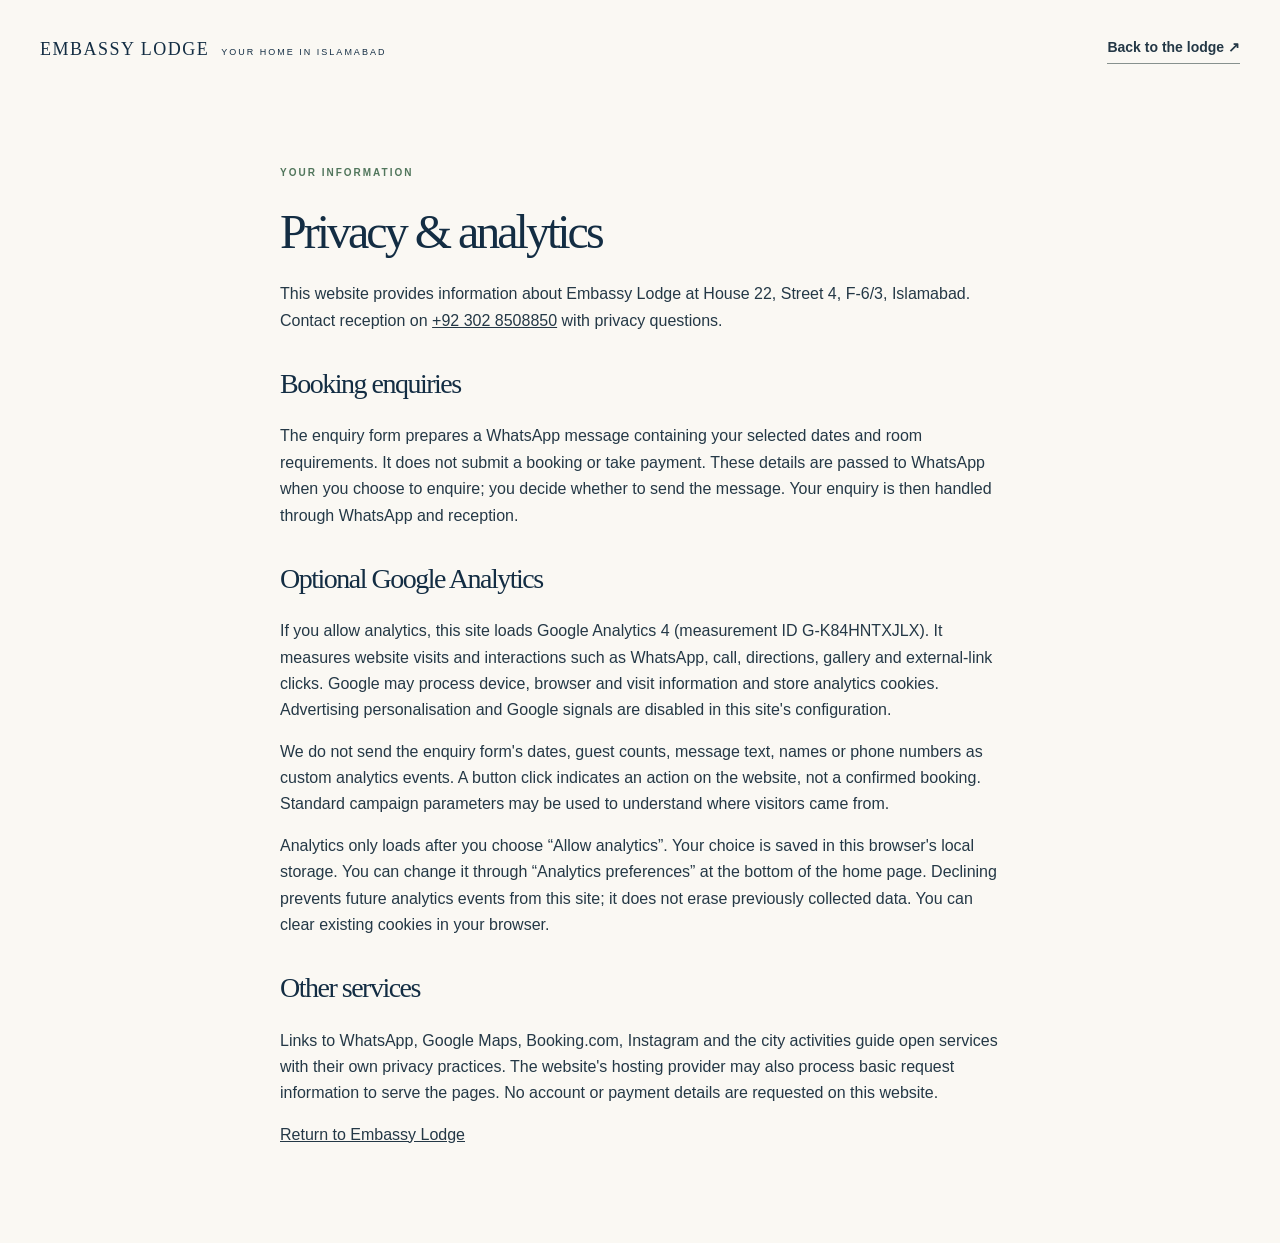
==== privacy.html @ e80f56d6 "first website upload" ====
<!doctype html><html lang="en"><head><meta charset="utf-8"><meta name="viewport" content="width=device-width,initial-scale=1"><title>Privacy | Embassy Lodge</title><link rel="stylesheet" href="styles.css"><link rel="icon" href="assets/favicon.svg"></head><body><header class="header"><a class="brand" href="index.html">EMBASSY LODGE<small>YOUR HOME IN ISLAMABAD</small></a><a class="text-link" href="index.html#enquire">Back to the lodge ↗</a></header><main class="wrap privacy"><p class="eyebrow">YOUR INFORMATION</p><h1>Privacy &amp; analytics</h1><p>This website provides information about Embassy Lodge at House 22, Street 4, F-6/3, Islamabad. Contact reception on <a href="tel:+923028508850">+92 302 8508850</a> with privacy questions.</p><h2>Booking enquiries</h2><p>The enquiry form prepares a WhatsApp message containing your selected dates and room requirements. It does not submit a booking or take payment. These details are passed to WhatsApp when you choose to enquire; you decide whether to send the message. Your enquiry is then handled through WhatsApp and reception.</p><h2>Optional Google Analytics</h2><p>If you allow analytics, this site loads Google Analytics 4 (measurement ID G-K84HNTXJLX). It measures website visits and interactions such as WhatsApp, call, directions, gallery and external-link clicks. Google may process device, browser and visit information and store analytics cookies. Advertising personalisation and Google signals are disabled in this site's configuration.</p><p>We do not send the enquiry form's dates, guest counts, message text, names or phone numbers as custom analytics events. A button click indicates an action on the website, not a confirmed booking. Standard campaign parameters may be used to understand where visitors came from.</p><p>Analytics only loads after you choose “Allow analytics”. Your choice is saved in this browser's local storage. You can change it through “Analytics preferences” at the bottom of the home page. Declining prevents future analytics events from this site; it does not erase previously collected data. You can clear existing cookies in your browser.</p><h2>Other services</h2><p>Links to WhatsApp, Google Maps, Booking.com, Instagram and the city activities guide open services with their own privacy practices. The website's hosting provider may also process basic request information to serve the pages. No account or payment details are requested on this website.</p><p><a href="index.html">Return to Embassy Lodge</a></p></main></body></html>
---- styles.css ----
:root{--navy:#132d43;--ink:#243846;--muted:#5c6870;--red:#a53734;--paper:#faf8f3;--line:#dedfd9;--green:#51765c}*{box-sizing:border-box}html{scroll-behavior:smooth;scroll-padding-top:95px}body{margin:0;background:var(--paper);color:var(--ink);font:16px/1.65 Arial,Helvetica,sans-serif}a{color:inherit;text-decoration:none}button,input,select{font:inherit}button,a,select,input{-webkit-tap-highlight-color:transparent}button{cursor:pointer}img{display:block;width:100%;object-fit:cover}h1,h2,h3,p,figure{margin:0}h1,h2,h3{font-family:Georgia,'Times New Roman',serif;color:var(--navy);font-weight:400;line-height:1.08}h1{font-size:clamp(48px,5.4vw,82px);letter-spacing:-3px;margin:24px 0}h1 em{color:var(--green);font-weight:400}h2{font-size:clamp(34px,3.5vw,50px);letter-spacing:-1.5px;margin:12px 0 24px}h3{font-size:28px;margin:12px 0 18px}p+p{margin-top:16px}.wrap{max-width:1240px;margin:auto;padding-left:40px;padding-right:40px}.section{padding-top:94px;padding-bottom:94px}.header{height:100px;max-width:1440px;margin:auto;padding:0 40px;display:flex;align-items:center;justify-content:space-between;gap:24px}.brand{display:flex;align-items:center;gap:12px;font:18px/1.3 Georgia,serif;letter-spacing:1.5px;color:var(--navy)}.brand small{display:block;font:9px/1.6 Arial,sans-serif;letter-spacing:2px;margin-top:5px}.brand-mark{font-size:28px;position:relative;padding:8px 4px;border-bottom:2px solid var(--red)}.header nav{display:flex;align-items:center;gap:30px;font-size:14px}.button{display:inline-flex;align-items:center;justify-content:center;gap:28px;background:var(--red);border:1px solid var(--red);color:white;padding:14px 22px;font-size:14px;font-weight:600;min-height:48px;border-radius:3px;transition:background .2s,transform .2s}.button:hover{background:#862b29;border-color:#862b29;transform:translateY(-1px)}.button.small{padding:10px 16px;min-height:44px;font-size:13px}.button.outline{background:transparent;border-color:var(--navy);color:var(--navy)}.button.outline:hover{background:#e9eee9}.text-link{font-size:14px;border-bottom:1px solid #87918e;padding-bottom:4px;display:inline-block;font-weight:600}.text-link:hover{color:var(--red)}.eyebrow{font-size:10px;font-weight:700;letter-spacing:2px;color:var(--green)}.dot{display:inline-block;width:7px;height:7px;background:var(--red);border-radius:50%;margin-right:7px}.hero{display:grid;grid-template-columns:1fr 1.05fr;gap:44px;padding-top:35px;padding-bottom:65px;align-items:center}.hero .lead{max-width:420px}.lead{font-size:18px;color:var(--muted);line-height:1.75}.hero-actions{display:flex;gap:22px;align-items:center;margin-top:30px}.hero-rate{border-top:1px solid var(--line);padding-top:20px;margin-top:32px}.hero-rate strong{font-size:18px;color:var(--navy)}.hero-rate strong span{font-size:13px;font-weight:400}.hero-rate p{font-size:12px;color:var(--muted);margin-top:4px}.hero-image{position:relative}.hero-image img{height:515px;border-radius:150px 4px 4px 4px;object-position:center}.hero-image figcaption{position:absolute;bottom:0;left:0;right:0;background:linear-gradient(transparent,#11291fe6);color:white;padding:75px 25px 24px;display:flex;flex-direction:column;gap:8px}.hero-image figcaption span{font-size:9px;letter-spacing:1.5px}.hero-image figcaption a{font-family:Georgia,serif;font-size:24px}.essentials{background:var(--navy);color:#fff}.essential-row{display:flex;justify-content:space-between;gap:20px;padding-top:21px;padding-bottom:21px;font-size:13px}.essential-row span:before{content:'✦';color:#c5cfba;margin-right:13px}.section-heading{display:flex;align-items:end;justify-content:space-between;gap:40px;margin-bottom:34px}.section-heading h2{margin-bottom:0}.section-heading>p{max-width:370px;color:var(--muted);font-size:14px}.room-grid{display:grid;grid-template-columns:repeat(3,1fr);gap:26px}.room img{aspect-ratio:1.35;height:auto}.room-body{padding:24px 0 20px;border-bottom:1px solid var(--line)}.number{font-size:10px;letter-spacing:1.7px;color:var(--green)}.room h3{font-size:27px}.room p{font-size:14px;color:var(--muted);min-height:75px;margin-bottom:18px}.fine{font-size:12px!important;color:var(--muted);line-height:1.65}.room-grid+.fine{margin-top:20px}.comfort{background:#eeeee5;padding:70px 0}.comfort-grid{display:grid;grid-template-columns:1fr 1fr;gap:80px;align-items:center}.comfort-photo{position:relative}.comfort-photo img{height:440px;object-position:center}.photo-label{background:var(--navy);color:white;padding:12px 20px;position:absolute;bottom:25px;right:-20px;font:20px Georgia,serif}.comfort-copy>p{font-size:15px}.amenities{padding:24px 0 0;margin:25px 0 0;border-top:1px solid #cfd3c8;list-style:none;display:grid;grid-template-columns:1fr 1fr;gap:12px;font-size:13px}.amenities li:before{content:'✓';color:var(--green);margin-right:10px}.location-grid{display:grid;grid-template-columns:1fr .85fr;gap:100px}.location-grid .lead{margin-bottom:20px}.location-grid address{font-style:normal;border-left:2px solid var(--red);padding-left:18px;margin:30px 0;font-size:16px}.nearby{padding:34px;background:#fff;border:1px solid var(--line)}.nearby>p{font-size:14px;color:var(--muted)}label{display:block;font-size:12px;font-weight:600;color:var(--navy)}.nearby label{margin-top:20px}.nearby select{margin-top:8px}.nearby .text-link{margin:24px 0 8px}.explore{border-top:1px solid var(--line);margin-top:24px;padding-top:24px}.explore span{font-size:9px;letter-spacing:1px}.explore a{display:block;font-family:Georgia,serif;font-size:21px;margin:10px 0}.explore p{font-size:12px;color:var(--muted)}.gallery-section{background:#efece6}.gallery{display:grid;grid-template-columns:repeat(4,1fr);gap:14px;margin:30px 0}.gallery button{padding:0;border:0;background:none;position:relative;overflow:hidden}.gallery img{aspect-ratio:1.2;transition:transform .3s}.gallery button:hover img{transform:scale(1.035)}.gallery button span{position:absolute;bottom:10px;right:10px;background:#132d43cf;color:white;padding:1px 8px;font-size:18px}.booking-section{display:grid;grid-template-columns:1fr .9fr;gap:90px}.price-list{margin:32px 0 18px}.price-list>div{display:flex;align-items:center;justify-content:space-between;padding:15px 0;border-bottom:1px solid var(--line);gap:20px}.price-list span{font-size:14px}.price-list strong{font-size:17px;text-align:right;color:var(--navy)}.price-list small{display:block;font-size:11px;font-weight:400}.booking-section .text-link{margin-top:26px}.booking-form{padding:32px;background:#fff;border:1px solid var(--line);box-shadow:0 12px 45px #132d4309}.booking-form h3{margin-top:0}.form-row{display:grid;grid-template-columns:1fr 1fr;gap:14px}.booking-form label{margin-bottom:18px}input,select{width:100%;background:var(--paper);padding:12px 10px;border:1px solid #cdd0cb;border-radius:2px;color:var(--ink);font-size:14px;min-width:0}label input,label select{margin-top:7px}.estimate{background:#edf1eb;padding:20px;margin:6px 0 12px;display:flex;flex-direction:column}.estimate>span{font-size:12px}.estimate strong{font:32px/1.5 Georgia,serif;color:var(--navy)}.estimate small{font-size:11px}.booking-form .button{width:100%;margin:22px 0 12px}.center{text-align:center}.form-error{font-size:13px;color:var(--red)}.faq-section{display:grid;grid-template-columns:.8fr 1fr;gap:80px;padding-bottom:90px}.faqs details{border-bottom:1px solid var(--line);padding:18px 0}.faqs summary{cursor:pointer;font-weight:600;font-size:14px;list-style:none;display:flex;justify-content:space-between;gap:20px}.faqs summary:after{content:'+'}.faqs details[open] summary:after{content:'−'}.faqs details p{font-size:14px;color:var(--muted);margin-top:18px}.faqs .text-link{margin-top:15px}footer{background:var(--navy);color:#f5f5ed;padding:50px 0 25px;font-size:13px}.footer-grid{display:grid;grid-template-columns:1fr 1fr 1fr;gap:30px}.footer-grid .brand{display:block;color:inherit}.footer-grid a{line-height:2}.footer-bottom{display:flex;justify-content:space-between;border-top:1px solid #ffffff26;margin-top:35px;padding-top:22px;color:#cbd3d7;font-size:11px}.footer-bottom>div{display:flex;gap:20px}.plain{border:0;background:none;color:inherit;font:inherit;padding:0}.mobile-contact{display:none}.cookie-banner{position:fixed;bottom:20px;left:20px;background:white;border:1px solid var(--line);box-shadow:0 4px 40px #0002;z-index:25;max-width:420px;padding:20px;border-radius:4px;font-size:12px}.cookie-banner p a{text-decoration:underline}.cookie-banner>div{display:flex;gap:12px;margin-top:14px}[hidden]{display:none!important}.skip{position:fixed;top:-100px;left:10px;background:white;padding:10px;z-index:100}.skip:focus{top:10px}:focus-visible{outline:3px solid #b77b2c;outline-offset:4px}dialog{border:0;padding:18px;background:#102536;color:white;width:min(960px,95vw);max-height:94vh;border-radius:5px}dialog::backdrop{background:#000c}.lightbox-top,.lightbox-bottom{display:flex;align-items:center;justify-content:space-between;gap:16px}.lightbox-top{margin-bottom:12px}.lightbox-bottom{margin-top:14px}.lightbox-top p{font-size:12px;color:#ccd5da}dialog button{border:1px solid #ffffff50;background:none;color:white;padding:8px 14px;min-height:44px;border-radius:2px}#lightbox-image{height:min(65vh,650px);object-fit:contain}#photo-caption{text-align:center;font-size:14px}.privacy{max-width:800px;padding-top:50px;padding-bottom:80px}.privacy h1{font-size:48px}.privacy h2{font-size:28px;margin-top:35px}.privacy p{margin:15px 0}.privacy a{text-decoration:underline}@media(min-width:1440px){.hero{max-width:1360px;gap:70px}.hero-image img{height:565px}}@media(max-width:1000px){.header{padding:0 24px}.wrap{padding-left:24px;padding-right:24px}.hero{gap:24px}.hero-actions{flex-direction:column;align-items:start;gap:15px}.hero-image img{height:500px}.comfort-grid,.location-grid,.booking-section{gap:40px}.room h3{font-size:23px}.room p{min-height:100px}.header nav{gap:20px}.brand{font-size:15px}.section-heading>p{max-width:300px}}@media(max-width:700px){html{scroll-padding-top:20px}.header{height:85px;padding:0 20px}.header nav>a:not(.button){display:none}.header nav .button{font-size:11px;padding:10px;gap:8px}.brand{font-size:13px;letter-spacing:1px}.brand small{font-size:7px;letter-spacing:1.2px}.brand-mark{font-size:24px}.wrap{padding-left:22px;padding-right:22px}.hero{grid-template-columns:1fr;padding-top:20px;padding-bottom:30px;gap:30px}h1{font-size:56px;letter-spacing:-2px;margin:18px 0}.hero .lead{font-size:16px}.hero-actions{flex-direction:row;align-items:center;gap:16px}.hero-actions .text-link{font-size:12px}.hero-actions .button{gap:14px}.hero-rate{margin-top:24px}.hero-image img{height:330px;border-radius:90px 3px 3px 3px;object-position:center 45%}.essential-row{display:grid;grid-template-columns:1fr 1fr;gap:14px;font-size:11px;padding-top:20px;padding-bottom:20px}.essential-row span:before{margin-right:7px}.section{padding-top:58px;padding-bottom:58px}.section-heading{display:block;margin-bottom:26px}.section-heading>p{max-width:none;margin-top:20px}h2{font-size:36px}.room-grid{grid-template-columns:1fr;gap:30px}.room img{aspect-ratio:1.4}.room h3{font-size:29px}.room p{min-height:0;margin-bottom:18px}.room-body{padding-top:20px}.comfort{padding:45px 0}.comfort-grid,.location-grid,.booking-section,.faq-section{grid-template-columns:1fr;gap:35px}.comfort-photo img{height:300px}.photo-label{right:0;font-size:17px;bottom:15px}.comfort-copy h2 br{display:none}.nearby{padding:24px}.gallery{grid-template-columns:1fr 1fr;gap:10px}.gallery img{aspect-ratio:1}.booking-form{padding:24px 20px}.booking-section h2 br{display:none}.booking-section{gap:35px}.faq-section{padding-bottom:55px;gap:5px}.footer-grid{grid-template-columns:1fr 1fr;gap:25px}.footer-grid .brand{grid-column:1/-1}.footer-bottom{display:block}.footer-bottom>div{margin-top:14px}footer{padding-bottom:100px}.mobile-contact{display:flex;position:fixed;bottom:0;left:0;right:0;z-index:20;background:#fff;padding:10px 16px max(10px,env(safe-area-inset-bottom));align-items:center;justify-content:space-between;box-shadow:0 -3px 18px #0001;font-size:13px}.mobile-contact .button{padding:10px 18px;min-height:44px}.cookie-banner{left:12px;right:12px;bottom:82px;max-width:none;padding:16px}.lightbox-bottom p{font-size:12px}#lightbox-image{height:55vh}.privacy h1{font-size:40px}}@media(prefers-reduced-motion:reduce){html{scroll-behavior:auto}*{transition:none!important}}
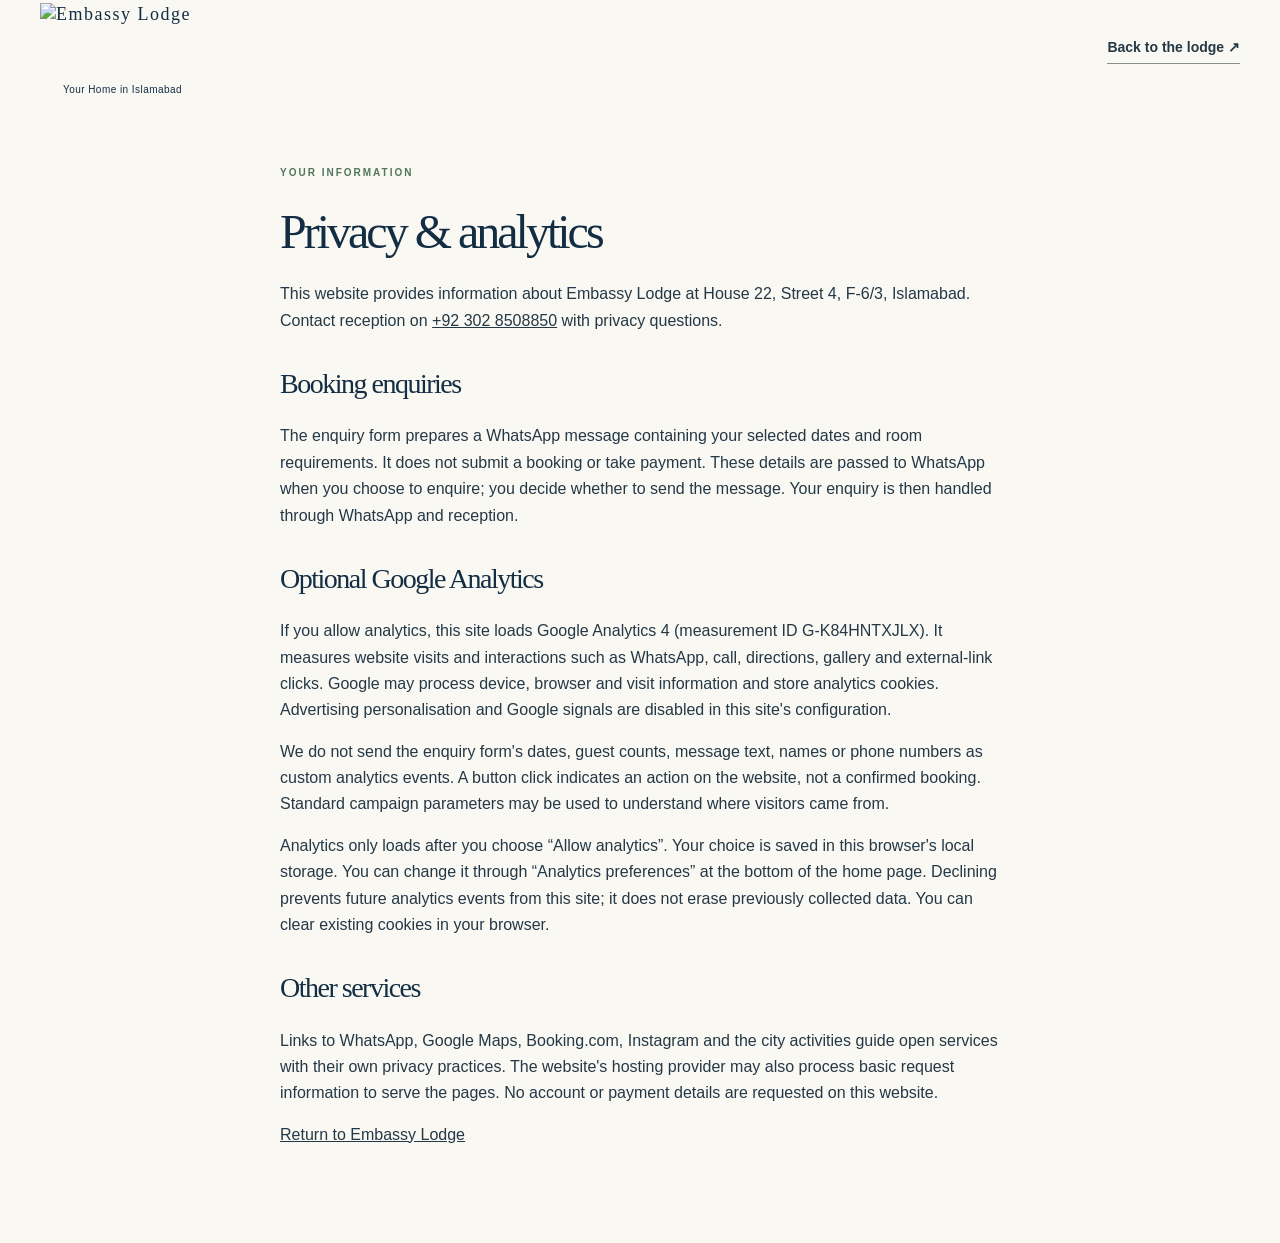
==== commit 6a0d2941: "the tagline is centred beneath the logo and consistently reads “Your Home in Islamabad” in the heade" ====
--- a/privacy.html
+++ b/privacy.html
@@ -1 +1 @@
-<!doctype html><html lang="en"><head><meta charset="utf-8"><meta name="viewport" content="width=device-width,initial-scale=1"><title>Privacy | Embassy Lodge</title><link rel="stylesheet" href="styles.css"><link rel="icon" href="assets/favicon.svg"></head><body><header class="header"><a class="brand" href="index.html">EMBASSY LODGE<small>YOUR HOME IN ISLAMABAD</small></a><a class="text-link" href="index.html#enquire">Back to the lodge ↗</a></header><main class="wrap privacy"><p class="eyebrow">YOUR INFORMATION</p><h1>Privacy &amp; analytics</h1><p>This website provides information about Embassy Lodge at House 22, Street 4, F-6/3, Islamabad. Contact reception on <a href="tel:+923028508850">+92 302 8508850</a> with privacy questions.</p><h2>Booking enquiries</h2><p>The enquiry form prepares a WhatsApp message containing your selected dates and room requirements. It does not submit a booking or take payment. These details are passed to WhatsApp when you choose to enquire; you decide whether to send the message. Your enquiry is then handled through WhatsApp and reception.</p><h2>Optional Google Analytics</h2><p>If you allow analytics, this site loads Google Analytics 4 (measurement ID G-K84HNTXJLX). It measures website visits and interactions such as WhatsApp, call, directions, gallery and external-link clicks. Google may process device, browser and visit information and store analytics cookies. Advertising personalisation and Google signals are disabled in this site's configuration.</p><p>We do not send the enquiry form's dates, guest counts, message text, names or phone numbers as custom analytics events. A button click indicates an action on the website, not a confirmed booking. Standard campaign parameters may be used to understand where visitors came from.</p><p>Analytics only loads after you choose “Allow analytics”. Your choice is saved in this browser's local storage. You can change it through “Analytics preferences” at the bottom of the home page. Declining prevents future analytics events from this site; it does not erase previously collected data. You can clear existing cookies in your browser.</p><h2>Other services</h2><p>Links to WhatsApp, Google Maps, Booking.com, Instagram and the city activities guide open services with their own privacy practices. The website's hosting provider may also process basic request information to serve the pages. No account or payment details are requested on this website.</p><p><a href="index.html">Return to Embassy Lodge</a></p></main></body></html>
+<!doctype html><html lang="en"><head><meta charset="utf-8"><meta name="viewport" content="width=device-width,initial-scale=1"><title>Privacy | Embassy Lodge</title><link rel="stylesheet" href="styles.css"><link rel="icon" href="assets/favicon.svg"></head><body><header class="header"><a class="brand" href="index.html"><img class="site-logo" src="assets/logo.png" width="512" height="234" alt="Embassy Lodge"><span class="logo-tagline">Your Home in Islamabad</span></a><a class="text-link" href="index.html#enquire">Back to the lodge ↗</a></header><main class="wrap privacy"><p class="eyebrow">YOUR INFORMATION</p><h1>Privacy &amp; analytics</h1><p>This website provides information about Embassy Lodge at House 22, Street 4, F-6/3, Islamabad. Contact reception on <a href="tel:+923028508850">+92 302 8508850</a> with privacy questions.</p><h2>Booking enquiries</h2><p>The enquiry form prepares a WhatsApp message containing your selected dates and room requirements. It does not submit a booking or take payment. These details are passed to WhatsApp when you choose to enquire; you decide whether to send the message. Your enquiry is then handled through WhatsApp and reception.</p><h2>Optional Google Analytics</h2><p>If you allow analytics, this site loads Google Analytics 4 (measurement ID G-K84HNTXJLX). It measures website visits and interactions such as WhatsApp, call, directions, gallery and external-link clicks. Google may process device, browser and visit information and store analytics cookies. Advertising personalisation and Google signals are disabled in this site's configuration.</p><p>We do not send the enquiry form's dates, guest counts, message text, names or phone numbers as custom analytics events. A button click indicates an action on the website, not a confirmed booking. Standard campaign parameters may be used to understand where visitors came from.</p><p>Analytics only loads after you choose “Allow analytics”. Your choice is saved in this browser's local storage. You can change it through “Analytics preferences” at the bottom of the home page. Declining prevents future analytics events from this site; it does not erase previously collected data. You can clear existing cookies in your browser.</p><h2>Other services</h2><p>Links to WhatsApp, Google Maps, Booking.com, Instagram and the city activities guide open services with their own privacy practices. The website's hosting provider may also process basic request information to serve the pages. No account or payment details are requested on this website.</p><p><a href="index.html">Return to Embassy Lodge</a></p></main></body></html>
--- a/styles.css
+++ b/styles.css
@@ -1 +1,7 @@
 :root{--navy:#132d43;--ink:#243846;--muted:#5c6870;--red:#a53734;--paper:#faf8f3;--line:#dedfd9;--green:#51765c}*{box-sizing:border-box}html{scroll-behavior:smooth;scroll-padding-top:95px}body{margin:0;background:var(--paper);color:var(--ink);font:16px/1.65 Arial,Helvetica,sans-serif}a{color:inherit;text-decoration:none}button,input,select{font:inherit}button,a,select,input{-webkit-tap-highlight-color:transparent}button{cursor:pointer}img{display:block;width:100%;object-fit:cover}h1,h2,h3,p,figure{margin:0}h1,h2,h3{font-family:Georgia,'Times New Roman',serif;color:var(--navy);font-weight:400;line-height:1.08}h1{font-size:clamp(48px,5.4vw,82px);letter-spacing:-3px;margin:24px 0}h1 em{color:var(--green);font-weight:400}h2{font-size:clamp(34px,3.5vw,50px);letter-spacing:-1.5px;margin:12px 0 24px}h3{font-size:28px;margin:12px 0 18px}p+p{margin-top:16px}.wrap{max-width:1240px;margin:auto;padding-left:40px;padding-right:40px}.section{padding-top:94px;padding-bottom:94px}.header{height:100px;max-width:1440px;margin:auto;padding:0 40px;display:flex;align-items:center;justify-content:space-between;gap:24px}.brand{display:flex;align-items:center;gap:12px;font:18px/1.3 Georgia,serif;letter-spacing:1.5px;color:var(--navy)}.brand small{display:block;font:9px/1.6 Arial,sans-serif;letter-spacing:2px;margin-top:5px}.brand-mark{font-size:28px;position:relative;padding:8px 4px;border-bottom:2px solid var(--red)}.header nav{display:flex;align-items:center;gap:30px;font-size:14px}.button{display:inline-flex;align-items:center;justify-content:center;gap:28px;background:var(--red);border:1px solid var(--red);color:white;padding:14px 22px;font-size:14px;font-weight:600;min-height:48px;border-radius:3px;transition:background .2s,transform .2s}.button:hover{background:#862b29;border-color:#862b29;transform:translateY(-1px)}.button.small{padding:10px 16px;min-height:44px;font-size:13px}.button.outline{background:transparent;border-color:var(--navy);color:var(--navy)}.button.outline:hover{background:#e9eee9}.text-link{font-size:14px;border-bottom:1px solid #87918e;padding-bottom:4px;display:inline-block;font-weight:600}.text-link:hover{color:var(--red)}.eyebrow{font-size:10px;font-weight:700;letter-spacing:2px;color:var(--green)}.dot{display:inline-block;width:7px;height:7px;background:var(--red);border-radius:50%;margin-right:7px}.hero{display:grid;grid-template-columns:1fr 1.05fr;gap:44px;padding-top:35px;padding-bottom:65px;align-items:center}.hero .lead{max-width:420px}.lead{font-size:18px;color:var(--muted);line-height:1.75}.hero-actions{display:flex;gap:22px;align-items:center;margin-top:30px}.hero-rate{border-top:1px solid var(--line);padding-top:20px;margin-top:32px}.hero-rate strong{font-size:18px;color:var(--navy)}.hero-rate strong span{font-size:13px;font-weight:400}.hero-rate p{font-size:12px;color:var(--muted);margin-top:4px}.hero-image{position:relative}.hero-image img{height:515px;border-radius:150px 4px 4px 4px;object-position:center}.hero-image figcaption{position:absolute;bottom:0;left:0;right:0;background:linear-gradient(transparent,#11291fe6);color:white;padding:75px 25px 24px;display:flex;flex-direction:column;gap:8px}.hero-image figcaption span{font-size:9px;letter-spacing:1.5px}.hero-image figcaption a{font-family:Georgia,serif;font-size:24px}.essentials{background:var(--navy);color:#fff}.essential-row{display:flex;justify-content:space-between;gap:20px;padding-top:21px;padding-bottom:21px;font-size:13px}.essential-row span:before{content:'✦';color:#c5cfba;margin-right:13px}.section-heading{display:flex;align-items:end;justify-content:space-between;gap:40px;margin-bottom:34px}.section-heading h2{margin-bottom:0}.section-heading>p{max-width:370px;color:var(--muted);font-size:14px}.room-grid{display:grid;grid-template-columns:repeat(3,1fr);gap:26px}.room img{aspect-ratio:1.35;height:auto}.room-body{padding:24px 0 20px;border-bottom:1px solid var(--line)}.number{font-size:10px;letter-spacing:1.7px;color:var(--green)}.room h3{font-size:27px}.room p{font-size:14px;color:var(--muted);min-height:75px;margin-bottom:18px}.fine{font-size:12px!important;color:var(--muted);line-height:1.65}.room-grid+.fine{margin-top:20px}.comfort{background:#eeeee5;padding:70px 0}.comfort-grid{display:grid;grid-template-columns:1fr 1fr;gap:80px;align-items:center}.comfort-photo{position:relative}.comfort-photo img{height:440px;object-position:center}.photo-label{background:var(--navy);color:white;padding:12px 20px;position:absolute;bottom:25px;right:-20px;font:20px Georgia,serif}.comfort-copy>p{font-size:15px}.amenities{padding:24px 0 0;margin:25px 0 0;border-top:1px solid #cfd3c8;list-style:none;display:grid;grid-template-columns:1fr 1fr;gap:12px;font-size:13px}.amenities li:before{content:'✓';color:var(--green);margin-right:10px}.location-grid{display:grid;grid-template-columns:1fr .85fr;gap:100px}.location-grid .lead{margin-bottom:20px}.location-grid address{font-style:normal;border-left:2px solid var(--red);padding-left:18px;margin:30px 0;font-size:16px}.nearby{padding:34px;background:#fff;border:1px solid var(--line)}.nearby>p{font-size:14px;color:var(--muted)}label{display:block;font-size:12px;font-weight:600;color:var(--navy)}.nearby label{margin-top:20px}.nearby select{margin-top:8px}.nearby .text-link{margin:24px 0 8px}.explore{border-top:1px solid var(--line);margin-top:24px;padding-top:24px}.explore span{font-size:9px;letter-spacing:1px}.explore a{display:block;font-family:Georgia,serif;font-size:21px;margin:10px 0}.explore p{font-size:12px;color:var(--muted)}.gallery-section{background:#efece6}.gallery{display:grid;grid-template-columns:repeat(4,1fr);gap:14px;margin:30px 0}.gallery button{padding:0;border:0;background:none;position:relative;overflow:hidden}.gallery img{aspect-ratio:1.2;transition:transform .3s}.gallery button:hover img{transform:scale(1.035)}.gallery button span{position:absolute;bottom:10px;right:10px;background:#132d43cf;color:white;padding:1px 8px;font-size:18px}.booking-section{display:grid;grid-template-columns:1fr .9fr;gap:90px}.price-list{margin:32px 0 18px}.price-list>div{display:flex;align-items:center;justify-content:space-between;padding:15px 0;border-bottom:1px solid var(--line);gap:20px}.price-list span{font-size:14px}.price-list strong{font-size:17px;text-align:right;color:var(--navy)}.price-list small{display:block;font-size:11px;font-weight:400}.booking-section .text-link{margin-top:26px}.booking-form{padding:32px;background:#fff;border:1px solid var(--line);box-shadow:0 12px 45px #132d4309}.booking-form h3{margin-top:0}.form-row{display:grid;grid-template-columns:1fr 1fr;gap:14px}.booking-form label{margin-bottom:18px}input,select{width:100%;background:var(--paper);padding:12px 10px;border:1px solid #cdd0cb;border-radius:2px;color:var(--ink);font-size:14px;min-width:0}label input,label select{margin-top:7px}.estimate{background:#edf1eb;padding:20px;margin:6px 0 12px;display:flex;flex-direction:column}.estimate>span{font-size:12px}.estimate strong{font:32px/1.5 Georgia,serif;color:var(--navy)}.estimate small{font-size:11px}.booking-form .button{width:100%;margin:22px 0 12px}.center{text-align:center}.form-error{font-size:13px;color:var(--red)}.faq-section{display:grid;grid-template-columns:.8fr 1fr;gap:80px;padding-bottom:90px}.faqs details{border-bottom:1px solid var(--line);padding:18px 0}.faqs summary{cursor:pointer;font-weight:600;font-size:14px;list-style:none;display:flex;justify-content:space-between;gap:20px}.faqs summary:after{content:'+'}.faqs details[open] summary:after{content:'−'}.faqs details p{font-size:14px;color:var(--muted);margin-top:18px}.faqs .text-link{margin-top:15px}footer{background:var(--navy);color:#f5f5ed;padding:50px 0 25px;font-size:13px}.footer-grid{display:grid;grid-template-columns:1fr 1fr 1fr;gap:30px}.footer-grid .brand{display:block;color:inherit}.footer-grid a{line-height:2}.footer-bottom{display:flex;justify-content:space-between;border-top:1px solid #ffffff26;margin-top:35px;padding-top:22px;color:#cbd3d7;font-size:11px}.footer-bottom>div{display:flex;gap:20px}.plain{border:0;background:none;color:inherit;font:inherit;padding:0}.mobile-contact{display:none}.cookie-banner{position:fixed;bottom:20px;left:20px;background:white;border:1px solid var(--line);box-shadow:0 4px 40px #0002;z-index:25;max-width:420px;padding:20px;border-radius:4px;font-size:12px}.cookie-banner p a{text-decoration:underline}.cookie-banner>div{display:flex;gap:12px;margin-top:14px}[hidden]{display:none!important}.skip{position:fixed;top:-100px;left:10px;background:white;padding:10px;z-index:100}.skip:focus{top:10px}:focus-visible{outline:3px solid #b77b2c;outline-offset:4px}dialog{border:0;padding:18px;background:#102536;color:white;width:min(960px,95vw);max-height:94vh;border-radius:5px}dialog::backdrop{background:#000c}.lightbox-top,.lightbox-bottom{display:flex;align-items:center;justify-content:space-between;gap:16px}.lightbox-top{margin-bottom:12px}.lightbox-bottom{margin-top:14px}.lightbox-top p{font-size:12px;color:#ccd5da}dialog button{border:1px solid #ffffff50;background:none;color:white;padding:8px 14px;min-height:44px;border-radius:2px}#lightbox-image{height:min(65vh,650px);object-fit:contain}#photo-caption{text-align:center;font-size:14px}.privacy{max-width:800px;padding-top:50px;padding-bottom:80px}.privacy h1{font-size:48px}.privacy h2{font-size:28px;margin-top:35px}.privacy p{margin:15px 0}.privacy a{text-decoration:underline}@media(min-width:1440px){.hero{max-width:1360px;gap:70px}.hero-image img{height:565px}}@media(max-width:1000px){.header{padding:0 24px}.wrap{padding-left:24px;padding-right:24px}.hero{gap:24px}.hero-actions{flex-direction:column;align-items:start;gap:15px}.hero-image img{height:500px}.comfort-grid,.location-grid,.booking-section{gap:40px}.room h3{font-size:23px}.room p{min-height:100px}.header nav{gap:20px}.brand{font-size:15px}.section-heading>p{max-width:300px}}@media(max-width:700px){html{scroll-padding-top:20px}.header{height:85px;padding:0 20px}.header nav>a:not(.button){display:none}.header nav .button{font-size:11px;padding:10px;gap:8px}.brand{font-size:13px;letter-spacing:1px}.brand small{font-size:7px;letter-spacing:1.2px}.brand-mark{font-size:24px}.wrap{padding-left:22px;padding-right:22px}.hero{grid-template-columns:1fr;padding-top:20px;padding-bottom:30px;gap:30px}h1{font-size:56px;letter-spacing:-2px;margin:18px 0}.hero .lead{font-size:16px}.hero-actions{flex-direction:row;align-items:center;gap:16px}.hero-actions .text-link{font-size:12px}.hero-actions .button{gap:14px}.hero-rate{margin-top:24px}.hero-image img{height:330px;border-radius:90px 3px 3px 3px;object-position:center 45%}.essential-row{display:grid;grid-template-columns:1fr 1fr;gap:14px;font-size:11px;padding-top:20px;padding-bottom:20px}.essential-row span:before{margin-right:7px}.section{padding-top:58px;padding-bottom:58px}.section-heading{display:block;margin-bottom:26px}.section-heading>p{max-width:none;margin-top:20px}h2{font-size:36px}.room-grid{grid-template-columns:1fr;gap:30px}.room img{aspect-ratio:1.4}.room h3{font-size:29px}.room p{min-height:0;margin-bottom:18px}.room-body{padding-top:20px}.comfort{padding:45px 0}.comfort-grid,.location-grid,.booking-section,.faq-section{grid-template-columns:1fr;gap:35px}.comfort-photo img{height:300px}.photo-label{right:0;font-size:17px;bottom:15px}.comfort-copy h2 br{display:none}.nearby{padding:24px}.gallery{grid-template-columns:1fr 1fr;gap:10px}.gallery img{aspect-ratio:1}.booking-form{padding:24px 20px}.booking-section h2 br{display:none}.booking-section{gap:35px}.faq-section{padding-bottom:55px;gap:5px}.footer-grid{grid-template-columns:1fr 1fr;gap:25px}.footer-grid .brand{grid-column:1/-1}.footer-bottom{display:block}.footer-bottom>div{margin-top:14px}footer{padding-bottom:100px}.mobile-contact{display:flex;position:fixed;bottom:0;left:0;right:0;z-index:20;background:#fff;padding:10px 16px max(10px,env(safe-area-inset-bottom));align-items:center;justify-content:space-between;box-shadow:0 -3px 18px #0001;font-size:13px}.mobile-contact .button{padding:10px 18px;min-height:44px}.cookie-banner{left:12px;right:12px;bottom:82px;max-width:none;padding:16px}.lightbox-bottom p{font-size:12px}#lightbox-image{height:55vh}.privacy h1{font-size:40px}}@media(prefers-reduced-motion:reduce){html{scroll-behavior:auto}*{transition:none!important}}
+
+/* Logo and clearer booking actions */
+.header .brand{flex-direction:column;gap:5px;align-items:center;flex-shrink:0}.site-logo{width:165px;height:auto;object-fit:contain}.logo-tagline{font:9px/1.4 Arial,sans-serif;letter-spacing:1px}.footer-brand .site-logo{background:var(--paper);padding:10px;width:180px;border-radius:3px}.hero-actions{flex-wrap:wrap}.hero-actions .button{gap:14px}.nearby #route-link{margin:24px 0 12px;width:100%}.explore a.button{font:600 14px/1.5 Arial,sans-serif;width:100%;padding:14px}.quick-whatsapp{margin-top:12px!important}.booking-form #children-details{margin-bottom:18px}.booking-form #children-details .fine{margin-top:-8px}.privacy .header .site-logo{width:165px}@media(max-width:700px){.site-logo{width:125px}.logo-tagline{font-size:8px}.header{height:100px}.hero-actions .button{font-size:13px;padding:12px 15px}.mobile-contact>a:first-child{border:1px solid var(--navy);border-radius:3px;padding:10px 12px;min-height:44px}.hero-actions{gap:12px}}
+
+/* Keep the complete brand lockup aligned across page headers and footer. */
+.logo-tagline{display:block;width:165px;text-align:center;font:10px/1.4 Arial,sans-serif;letter-spacing:.45px;white-space:nowrap}.footer-grid .footer-brand{display:flex;flex-direction:column;align-items:center;gap:7px;width:180px}.footer-brand .logo-tagline{width:180px}.privacy .header .site-logo{width:165px}@media(max-width:700px){.header .logo-tagline{width:125px;font-size:8px;letter-spacing:.25px}.header .brand{gap:4px}.header>a.text-link{font-size:12px;text-align:right;max-width:140px}.header .site-logo{width:125px}.footer-brand .logo-tagline{font-size:10px}}
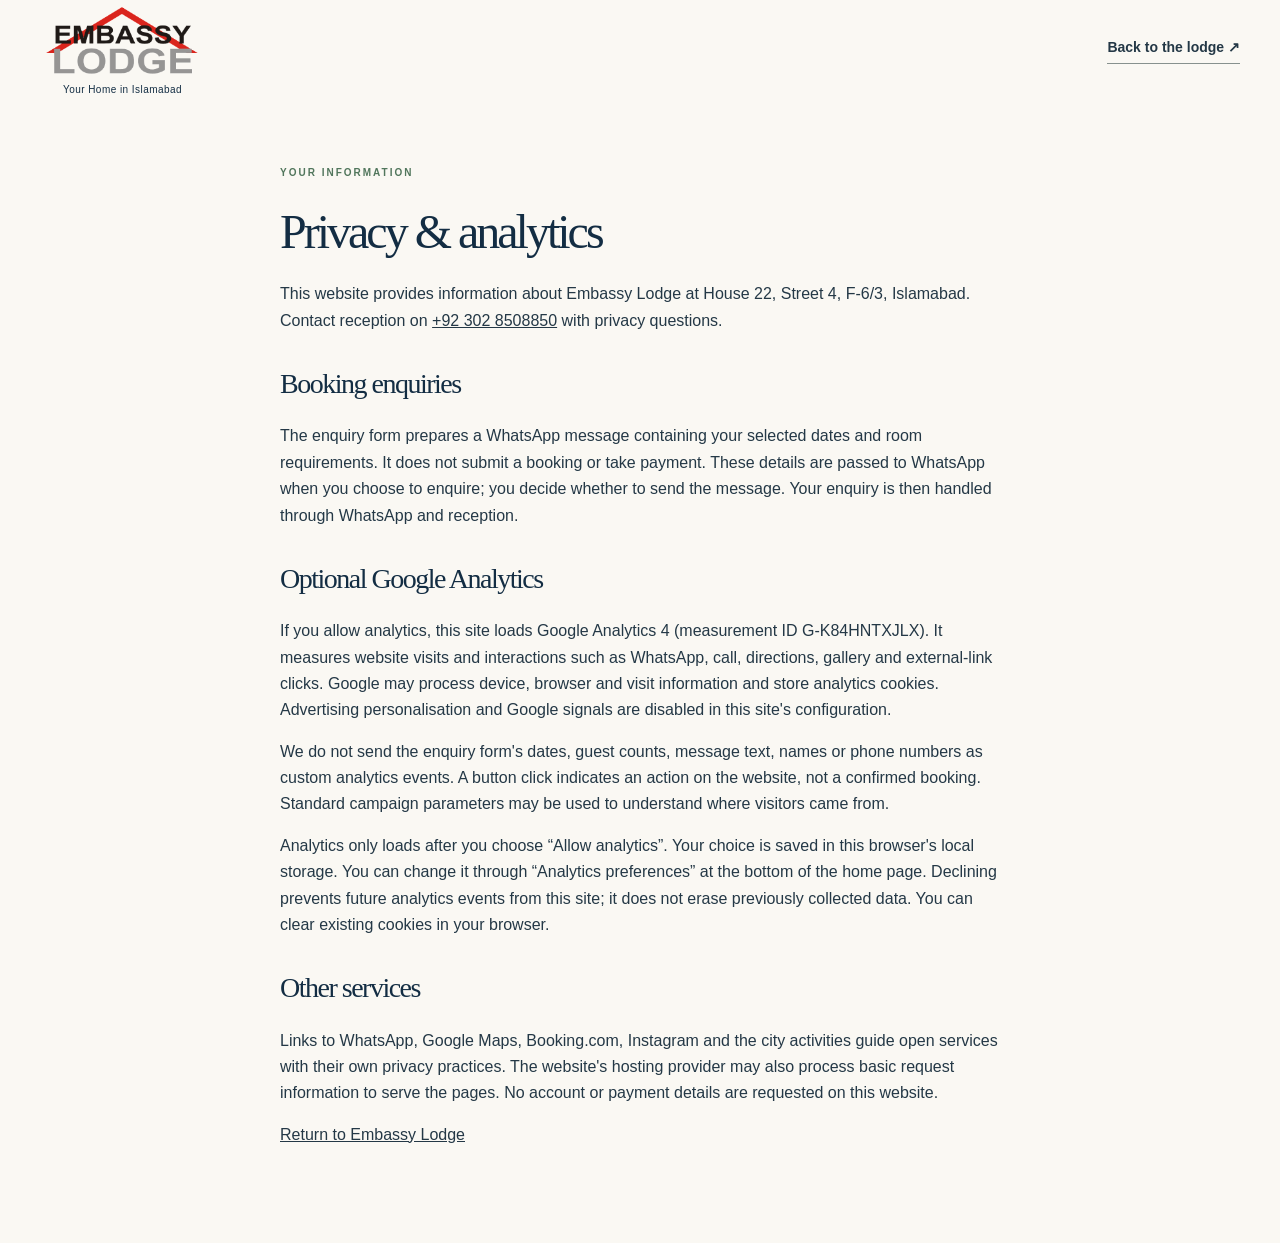
==== commit 46955a80: "Temporarily closed mode: show closure notice, keep full site hidden for reopening Co-Authored-By: Cl" ====
--- a/privacy.html
+++ b/privacy.html
@@ -1 +1 @@
-<!doctype html><html lang="en"><head><meta charset="utf-8"><meta name="viewport" content="width=device-width,initial-scale=1"><title>Privacy | Embassy Lodge</title><link rel="stylesheet" href="styles.css"><link rel="icon" href="assets/favicon.svg"></head><body><header class="header"><a class="brand" href="index.html"><img class="site-logo" src="assets/logo.png" width="512" height="234" alt="Embassy Lodge"><span class="logo-tagline">Your Home in Islamabad</span></a><a class="text-link" href="index.html#enquire">Back to the lodge ↗</a></header><main class="wrap privacy"><p class="eyebrow">YOUR INFORMATION</p><h1>Privacy &amp; analytics</h1><p>This website provides information about Embassy Lodge at House 22, Street 4, F-6/3, Islamabad. Contact reception on <a href="tel:+923028508850">+92 302 8508850</a> with privacy questions.</p><h2>Booking enquiries</h2><p>The enquiry form prepares a WhatsApp message containing your selected dates and room requirements. It does not submit a booking or take payment. These details are passed to WhatsApp when you choose to enquire; you decide whether to send the message. Your enquiry is then handled through WhatsApp and reception.</p><h2>Optional Google Analytics</h2><p>If you allow analytics, this site loads Google Analytics 4 (measurement ID G-K84HNTXJLX). It measures website visits and interactions such as WhatsApp, call, directions, gallery and external-link clicks. Google may process device, browser and visit information and store analytics cookies. Advertising personalisation and Google signals are disabled in this site's configuration.</p><p>We do not send the enquiry form's dates, guest counts, message text, names or phone numbers as custom analytics events. A button click indicates an action on the website, not a confirmed booking. Standard campaign parameters may be used to understand where visitors came from.</p><p>Analytics only loads after you choose “Allow analytics”. Your choice is saved in this browser's local storage. You can change it through “Analytics preferences” at the bottom of the home page. Declining prevents future analytics events from this site; it does not erase previously collected data. You can clear existing cookies in your browser.</p><h2>Other services</h2><p>Links to WhatsApp, Google Maps, Booking.com, Instagram and the city activities guide open services with their own privacy practices. The website's hosting provider may also process basic request information to serve the pages. No account or payment details are requested on this website.</p><p><a href="index.html">Return to Embassy Lodge</a></p></main></body></html>
+<!doctype html><html lang="en"><head><meta charset="utf-8"><meta name="viewport" content="width=device-width,initial-scale=1"><title>Privacy | Embassy Lodge</title><link rel="stylesheet" href="styles.css"><link rel="icon" href="assets/favicon.svg"></head><body><header class="header"><a class="brand" href="index.html"><img class="site-logo" src="assets/logo.png" width="512" height="234" alt="Embassy Lodge"><span class="logo-tagline">Your Home in Islamabad</span></a><a class="text-link" href="index.html">Back to the lodge ↗</a></header><main class="wrap privacy"><p class="eyebrow">YOUR INFORMATION</p><h1>Privacy &amp; analytics</h1><p>This website provides information about Embassy Lodge at House 22, Street 4, F-6/3, Islamabad. Contact reception on <a href="tel:+923028508850">+92 302 8508850</a> with privacy questions.</p><h2>Booking enquiries</h2><p>The enquiry form prepares a WhatsApp message containing your selected dates and room requirements. It does not submit a booking or take payment. These details are passed to WhatsApp when you choose to enquire; you decide whether to send the message. Your enquiry is then handled through WhatsApp and reception.</p><h2>Optional Google Analytics</h2><p>If you allow analytics, this site loads Google Analytics 4 (measurement ID G-K84HNTXJLX). It measures website visits and interactions such as WhatsApp, call, directions, gallery and external-link clicks. Google may process device, browser and visit information and store analytics cookies. Advertising personalisation and Google signals are disabled in this site's configuration.</p><p>We do not send the enquiry form's dates, guest counts, message text, names or phone numbers as custom analytics events. A button click indicates an action on the website, not a confirmed booking. Standard campaign parameters may be used to understand where visitors came from.</p><p>Analytics only loads after you choose “Allow analytics”. Your choice is saved in this browser's local storage. You can change it through “Analytics preferences” at the bottom of the home page. Declining prevents future analytics events from this site; it does not erase previously collected data. You can clear existing cookies in your browser.</p><h2>Other services</h2><p>Links to WhatsApp, Google Maps, Booking.com, Instagram and the city activities guide open services with their own privacy practices. The website's hosting provider may also process basic request information to serve the pages. No account or payment details are requested on this website.</p><p><a href="index.html">Return to Embassy Lodge</a></p></main></body></html>
--- a/styles.css
+++ b/styles.css
@@ -5,3 +5,6 @@
 
 /* Keep the complete brand lockup aligned across page headers and footer. */
 .logo-tagline{display:block;width:165px;text-align:center;font:10px/1.4 Arial,sans-serif;letter-spacing:.45px;white-space:nowrap}.footer-grid .footer-brand{display:flex;flex-direction:column;align-items:center;gap:7px;width:180px}.footer-brand .logo-tagline{width:180px}.privacy .header .site-logo{width:165px}@media(max-width:700px){.header .logo-tagline{width:125px;font-size:8px;letter-spacing:.25px}.header .brand{gap:4px}.header>a.text-link{font-size:12px;text-align:right;max-width:140px}.header .site-logo{width:125px}.footer-brand .logo-tagline{font-size:10px}}
+
+/* Closed mode: <body class="closed"> shows the notice and hides the full site (kept intact). Remove the class to reopen. */
+body.closed [data-when="open"],body:not(.closed) [data-when="closed"]{display:none!important}.closed-notice{max-width:900px;padding-top:50px;padding-bottom:100px}.closed-notice .lead{max-width:620px}.closed-notice h1{margin:22px 0 28px}.closed-links{display:grid;grid-template-columns:1fr 1fr;gap:20px;margin-top:60px;padding-top:40px;border-top:1px solid var(--line)}.closed-links>div{background:#fff;border:1px solid var(--line);padding:26px;display:flex;flex-direction:column;gap:12px}.closed-links p{font-size:14px;color:var(--muted);flex:1}.closed-links .button{align-self:start}@media(max-width:700px){.closed-notice{padding-top:25px;padding-bottom:60px}.closed-links{grid-template-columns:1fr;margin-top:40px;padding-top:30px}.closed-links>div{padding:22px}}
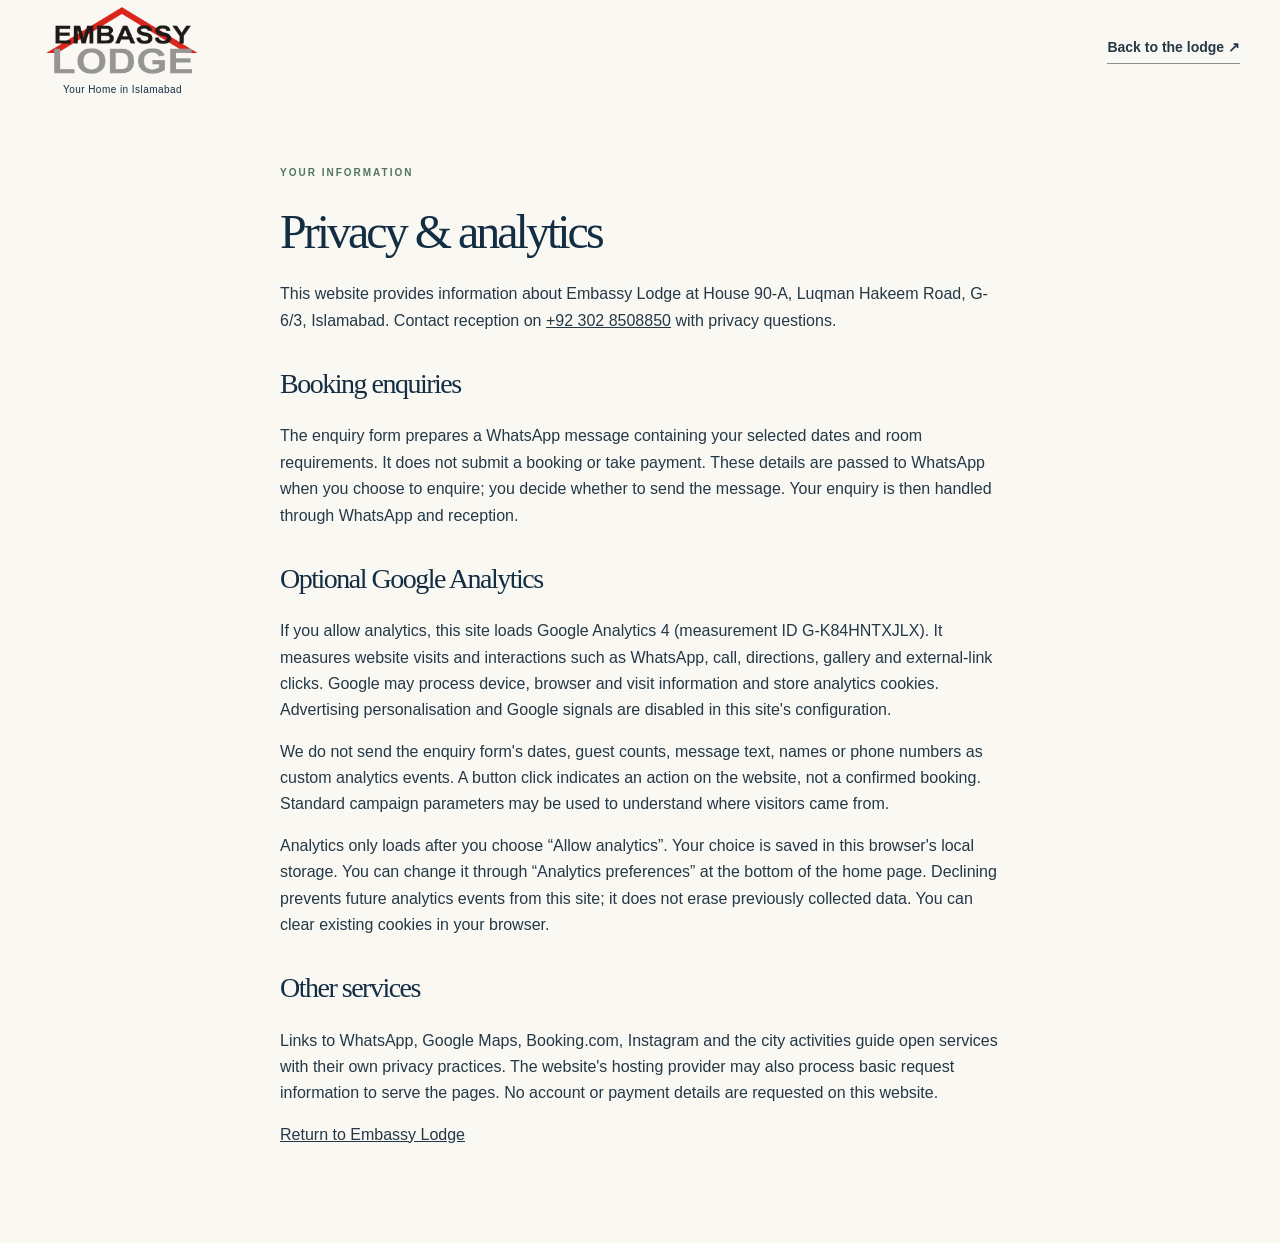
==== commit c956c4a6: "Update site for the G-6/3 property New address and map link, location copy, photos, a meeting and di" ====
--- a/privacy.html
+++ b/privacy.html
@@ -1 +1 @@
-<!doctype html><html lang="en"><head><meta charset="utf-8"><meta name="viewport" content="width=device-width,initial-scale=1"><title>Privacy | Embassy Lodge</title><link rel="stylesheet" href="styles.css"><link rel="icon" href="assets/favicon.svg"></head><body><header class="header"><a class="brand" href="index.html"><img class="site-logo" src="assets/logo.png" width="512" height="234" alt="Embassy Lodge"><span class="logo-tagline">Your Home in Islamabad</span></a><a class="text-link" href="index.html">Back to the lodge ↗</a></header><main class="wrap privacy"><p class="eyebrow">YOUR INFORMATION</p><h1>Privacy &amp; analytics</h1><p>This website provides information about Embassy Lodge at House 22, Street 4, F-6/3, Islamabad. Contact reception on <a href="tel:+923028508850">+92 302 8508850</a> with privacy questions.</p><h2>Booking enquiries</h2><p>The enquiry form prepares a WhatsApp message containing your selected dates and room requirements. It does not submit a booking or take payment. These details are passed to WhatsApp when you choose to enquire; you decide whether to send the message. Your enquiry is then handled through WhatsApp and reception.</p><h2>Optional Google Analytics</h2><p>If you allow analytics, this site loads Google Analytics 4 (measurement ID G-K84HNTXJLX). It measures website visits and interactions such as WhatsApp, call, directions, gallery and external-link clicks. Google may process device, browser and visit information and store analytics cookies. Advertising personalisation and Google signals are disabled in this site's configuration.</p><p>We do not send the enquiry form's dates, guest counts, message text, names or phone numbers as custom analytics events. A button click indicates an action on the website, not a confirmed booking. Standard campaign parameters may be used to understand where visitors came from.</p><p>Analytics only loads after you choose “Allow analytics”. Your choice is saved in this browser's local storage. You can change it through “Analytics preferences” at the bottom of the home page. Declining prevents future analytics events from this site; it does not erase previously collected data. You can clear existing cookies in your browser.</p><h2>Other services</h2><p>Links to WhatsApp, Google Maps, Booking.com, Instagram and the city activities guide open services with their own privacy practices. The website's hosting provider may also process basic request information to serve the pages. No account or payment details are requested on this website.</p><p><a href="index.html">Return to Embassy Lodge</a></p></main></body></html>
+<!doctype html><html lang="en"><head><meta charset="utf-8"><meta name="viewport" content="width=device-width,initial-scale=1"><title>Privacy | Embassy Lodge</title><link rel="stylesheet" href="styles.css"><link rel="icon" href="assets/favicon.svg"></head><body><header class="header"><a class="brand" href="index.html"><img class="site-logo" src="assets/logo.png" width="512" height="234" alt="Embassy Lodge"><span class="logo-tagline">Your Home in Islamabad</span></a><a class="text-link" href="index.html#enquire">Back to the lodge ↗</a></header><main class="wrap privacy"><p class="eyebrow">YOUR INFORMATION</p><h1>Privacy &amp; analytics</h1><p>This website provides information about Embassy Lodge at House 90-A, Luqman Hakeem Road, G-6/3, Islamabad. Contact reception on <a href="tel:+923028508850">+92 302 8508850</a> with privacy questions.</p><h2>Booking enquiries</h2><p>The enquiry form prepares a WhatsApp message containing your selected dates and room requirements. It does not submit a booking or take payment. These details are passed to WhatsApp when you choose to enquire; you decide whether to send the message. Your enquiry is then handled through WhatsApp and reception.</p><h2>Optional Google Analytics</h2><p>If you allow analytics, this site loads Google Analytics 4 (measurement ID G-K84HNTXJLX). It measures website visits and interactions such as WhatsApp, call, directions, gallery and external-link clicks. Google may process device, browser and visit information and store analytics cookies. Advertising personalisation and Google signals are disabled in this site's configuration.</p><p>We do not send the enquiry form's dates, guest counts, message text, names or phone numbers as custom analytics events. A button click indicates an action on the website, not a confirmed booking. Standard campaign parameters may be used to understand where visitors came from.</p><p>Analytics only loads after you choose “Allow analytics”. Your choice is saved in this browser's local storage. You can change it through “Analytics preferences” at the bottom of the home page. Declining prevents future analytics events from this site; it does not erase previously collected data. You can clear existing cookies in your browser.</p><h2>Other services</h2><p>Links to WhatsApp, Google Maps, Booking.com, Instagram and the city activities guide open services with their own privacy practices. The website's hosting provider may also process basic request information to serve the pages. No account or payment details are requested on this website.</p><p><a href="index.html">Return to Embassy Lodge</a></p></main></body></html>
--- a/styles.css
+++ b/styles.css
@@ -6,5 +6,8 @@
 /* Keep the complete brand lockup aligned across page headers and footer. */
 .logo-tagline{display:block;width:165px;text-align:center;font:10px/1.4 Arial,sans-serif;letter-spacing:.45px;white-space:nowrap}.footer-grid .footer-brand{display:flex;flex-direction:column;align-items:center;gap:7px;width:180px}.footer-brand .logo-tagline{width:180px}.privacy .header .site-logo{width:165px}@media(max-width:700px){.header .logo-tagline{width:125px;font-size:8px;letter-spacing:.25px}.header .brand{gap:4px}.header>a.text-link{font-size:12px;text-align:right;max-width:140px}.header .site-logo{width:125px}.footer-brand .logo-tagline{font-size:10px}}
 
-/* Closed mode: <body class="closed"> shows the notice and hides the full site (kept intact). Remove the class to reopen. */
-body.closed [data-when="open"],body:not(.closed) [data-when="closed"]{display:none!important}.closed-notice{max-width:900px;padding-top:50px;padding-bottom:100px}.closed-notice .lead{max-width:620px}.closed-notice h1{margin:22px 0 28px}.closed-links{display:grid;grid-template-columns:1fr 1fr;gap:20px;margin-top:60px;padding-top:40px;border-top:1px solid var(--line)}.closed-links>div{background:#fff;border:1px solid var(--line);padding:26px;display:flex;flex-direction:column;gap:12px}.closed-links p{font-size:14px;color:var(--muted);flex:1}.closed-links .button{align-self:start}@media(max-width:700px){.closed-notice{padding-top:25px;padding-bottom:60px}.closed-links{grid-template-columns:1fr;margin-top:40px;padding-top:30px}.closed-links>div{padding:22px}}
+/* Temporary closure notice: fades the site behind it and blocks clicks. Remove the #closure block in index.html to reopen. */
+body:has(#closure){overflow:hidden}.closure{position:fixed;inset:0;z-index:50;background:#132d43b8;-webkit-backdrop-filter:blur(3px);backdrop-filter:blur(3px);display:flex;align-items:center;justify-content:center;padding:20px}.closure-card{background:var(--paper);max-width:540px;width:100%;max-height:calc(100vh - 40px);overflow:auto;padding:40px;border-radius:4px;box-shadow:0 20px 70px #0006;text-align:center}.closure-card .site-logo{margin:0 auto 26px}.closure-card .eyebrow{display:inline-block}.closure-card h2{margin:14px 0 20px}.closure-card h2 em{color:var(--green)}.closure-card>p:not(.eyebrow){font-size:15px;color:var(--muted)}.closure-actions{display:flex;flex-direction:column;gap:12px;margin-top:28px}.closure-actions .button{width:100%;gap:14px}.closure-links{display:flex;justify-content:center;flex-wrap:wrap;gap:12px 28px;margin-top:24px}body:has(#closure) .cookie-banner{display:none!important}@media(max-width:700px){.closure{padding:14px}.closure-card{padding:28px 22px;max-height:calc(100vh - 28px)}.closure-card .site-logo{width:125px;margin-bottom:18px}.closure-card h2{font-size:32px}.closure-card h2 br{display:none}.closure-card>p:not(.eyebrow){font-size:14px}}
+
+/* Meeting and dining halls: two cards */
+.room-grid.two{grid-template-columns:repeat(2,1fr)}@media(max-width:700px){.room-grid.two{grid-template-columns:1fr}}
